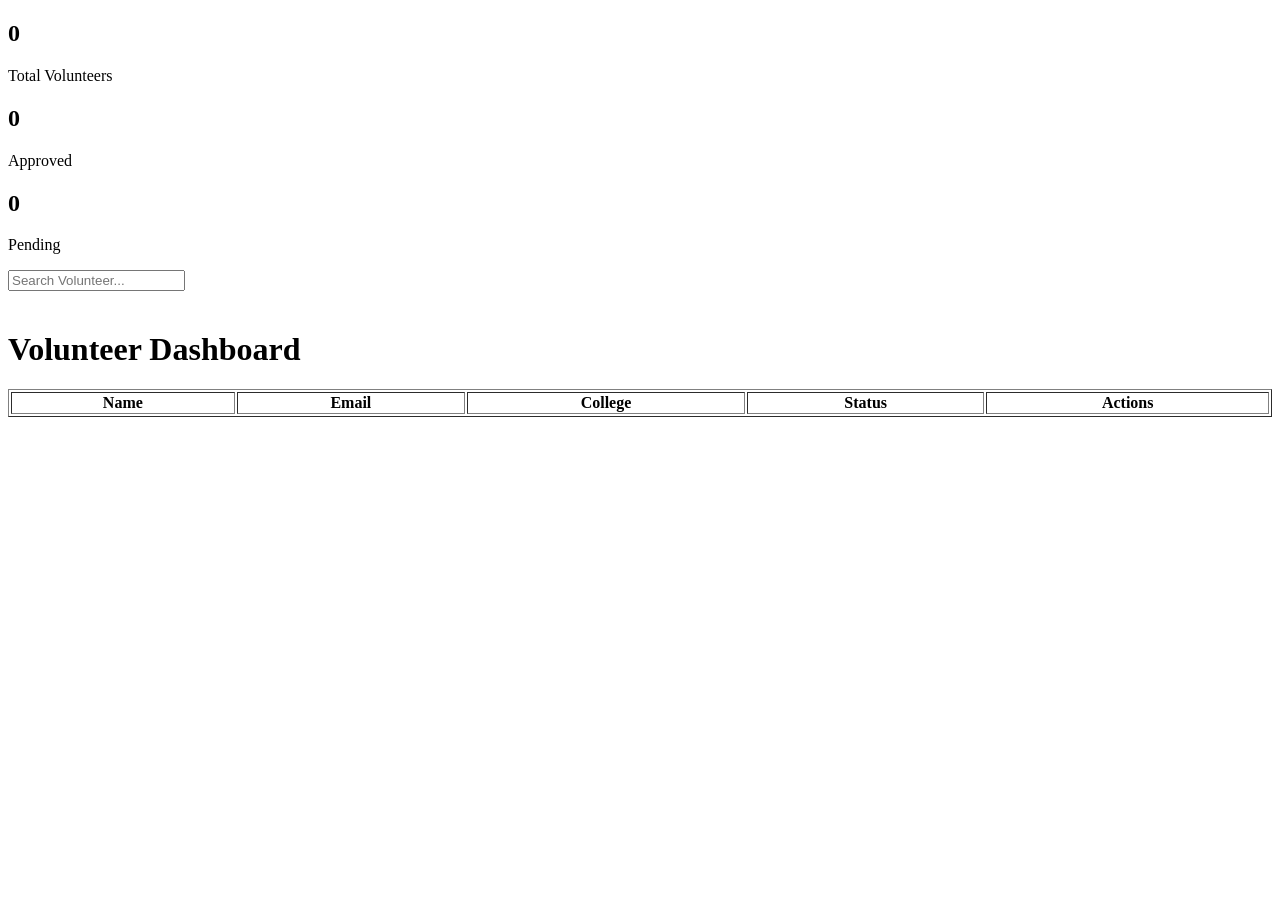
==== Frontend/dashboard.html @ 866b6c07 "Moved dashboard files into frontend" ====
<!DOCTYPE html>
<html>
<head>
    <title>Admin Dashboard</title>
     <link rel="stylesheet" href="Frontend/dashboard.css">
</head>
<body>
<div class="stats">

    <div class="card">
        <h2 id="totalCount">0</h2>
        <p>Total Volunteers</p>
    </div>

    <div class="card approved">
        <h2 id="approvedCount">0</h2>
        <p>Approved</p>
    </div>

    <div class="card pending">
        <h2 id="pendingCount">0</h2>
        <p>Pending</p>
    </div>

</div>

<input
type="text"
id="searchInput"
placeholder="Search Volunteer..."
onkeyup="searchVolunteer()"
/>

<br><br>
<div class="container">

    <h1>Volunteer Dashboard</h1>

    <table border="1" width="100%">
        <thead>
            <tr>
                <th>Name</th>
                <th>Email</th>
                <th>College</th>
                <th>Status</th>
                <th>Actions</th>
            </tr>
        </thead>

        <tbody id="volunteerTable">
        </tbody>

    </table>

</div>

<script src="dashboard.js"></script>

</body>
</html>
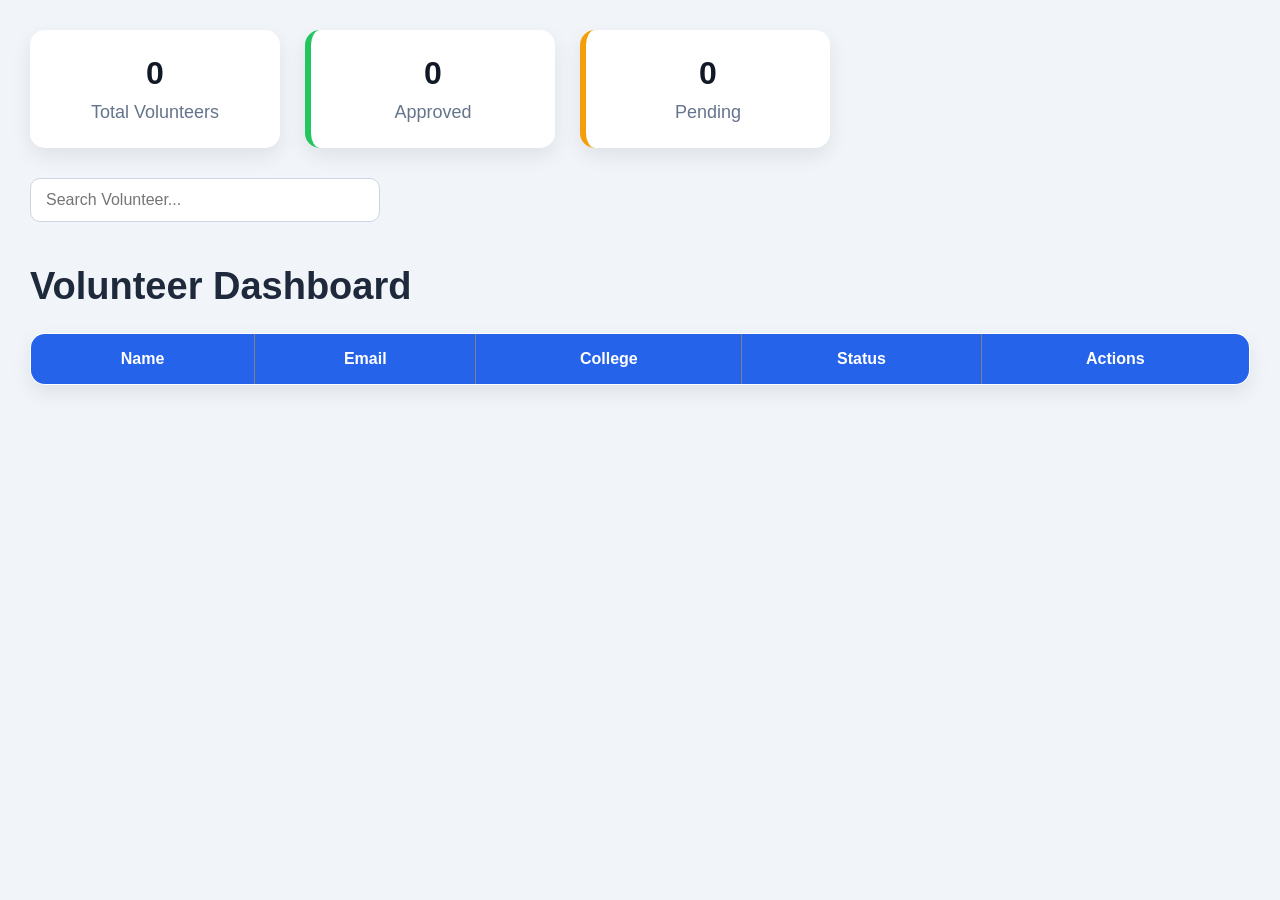
==== commit f0dd277c: "Fixed dashboard css path" ====
--- a/Frontend/dashboard.html
+++ b/Frontend/dashboard.html
@@ -2,7 +2,7 @@
 <html>
 <head>
     <title>Admin Dashboard</title>
-     <link rel="stylesheet" href="Frontend/dashboard.css">
+     <link rel="stylesheet" href="dashboard.css">
 </head>
 <body>
 <div class="stats">
--- a/Frontend/dashboard.css
+++ b/Frontend/dashboard.css
@@ -0,0 +1,152 @@
+*{
+    margin:0;
+    padding:0;
+    box-sizing:border-box;
+    font-family:'Segoe UI', Tahoma, Geneva, Verdana, sans-serif;
+}
+
+body{
+    background:#f1f5f9;
+    padding:30px;
+}
+
+/* Heading */
+h1{
+    color:#1e293b;
+    margin-bottom:25px;
+    font-size:38px;
+    font-weight:700;
+}
+
+/* Stats Cards */
+.stats{
+    display:flex;
+    gap:25px;
+    margin-bottom:30px;
+    flex-wrap:wrap;
+}
+
+.card{
+    background:white;
+    padding:25px;
+    width:250px;
+    border-radius:15px;
+    text-align:center;
+    box-shadow:0 8px 20px rgba(0,0,0,0.08);
+    transition:0.3s;
+}
+
+.card:hover{
+    transform:translateY(-5px);
+}
+
+.card h2{
+    font-size:32px;
+    color:#111827;
+    margin-bottom:10px;
+}
+
+.card p{
+    color:#64748b;
+    font-size:18px;
+}
+
+.approved{
+    border-left:6px solid #22c55e;
+}
+
+.pending{
+    border-left:6px solid #f59e0b;
+}
+
+/* Search */
+#searchInput{
+    width:350px;
+    padding:12px 15px;
+    border:1px solid #cbd5e1;
+    border-radius:10px;
+    margin-bottom:25px;
+    font-size:16px;
+    outline:none;
+}
+
+#searchInput:focus{
+    border-color:#2563eb;
+}
+
+/* Table */
+table{
+    width:100%;
+    border-collapse:collapse;
+    background:white;
+    border-radius:15px;
+    overflow:hidden;
+    box-shadow:0 8px 20px rgba(0,0,0,0.08);
+}
+
+th{
+    background:#2563eb;
+    color:white;
+    padding:16px;
+    text-align:center;
+    font-size:16px;
+}
+
+td{
+    padding:15px;
+    border-bottom:1px solid #e2e8f0;
+}
+
+tr:hover{
+    background:#f8fafc;
+}
+
+/* Buttons */
+button{
+    padding:10px 18px;
+    border:none;
+    border-radius:8px;
+    cursor:pointer;
+    font-weight:600;
+    transition:0.3s;
+    margin-right:5px;
+}
+
+button:first-child{
+    background:#16a34a;
+    color:white;
+}
+
+button:first-child:hover{
+    background:#15803d;
+}
+
+button:last-child{
+    background:#dc2626;
+    color:white;
+}
+
+button:last-child:hover{
+    background:#b91c1c;
+}
+
+/* Mobile */
+@media(max-width:768px){
+
+    .stats{
+        flex-direction:column;
+    }
+
+    .card{
+        width:100%;
+    }
+
+    #searchInput{
+        width:100%;
+    }
+
+    table{
+        display:block;
+        overflow-x:auto;
+    }
+}
